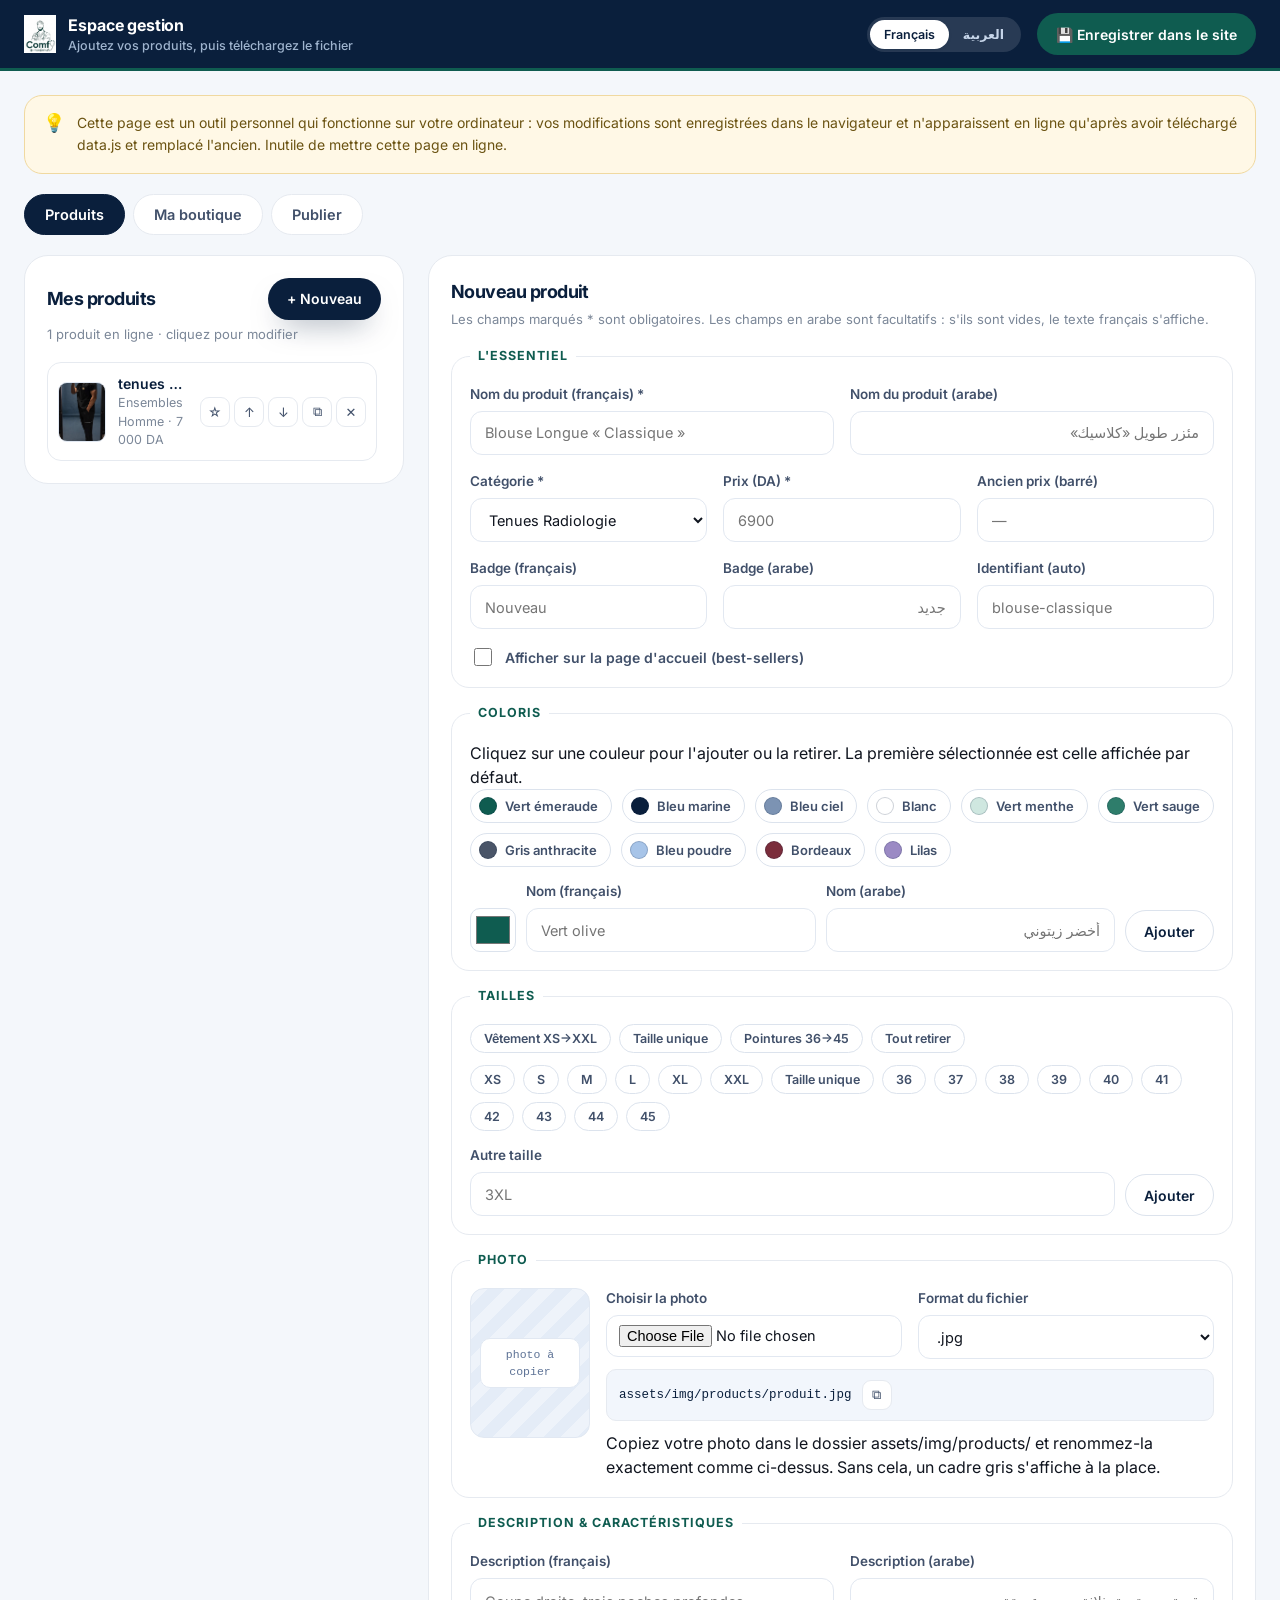
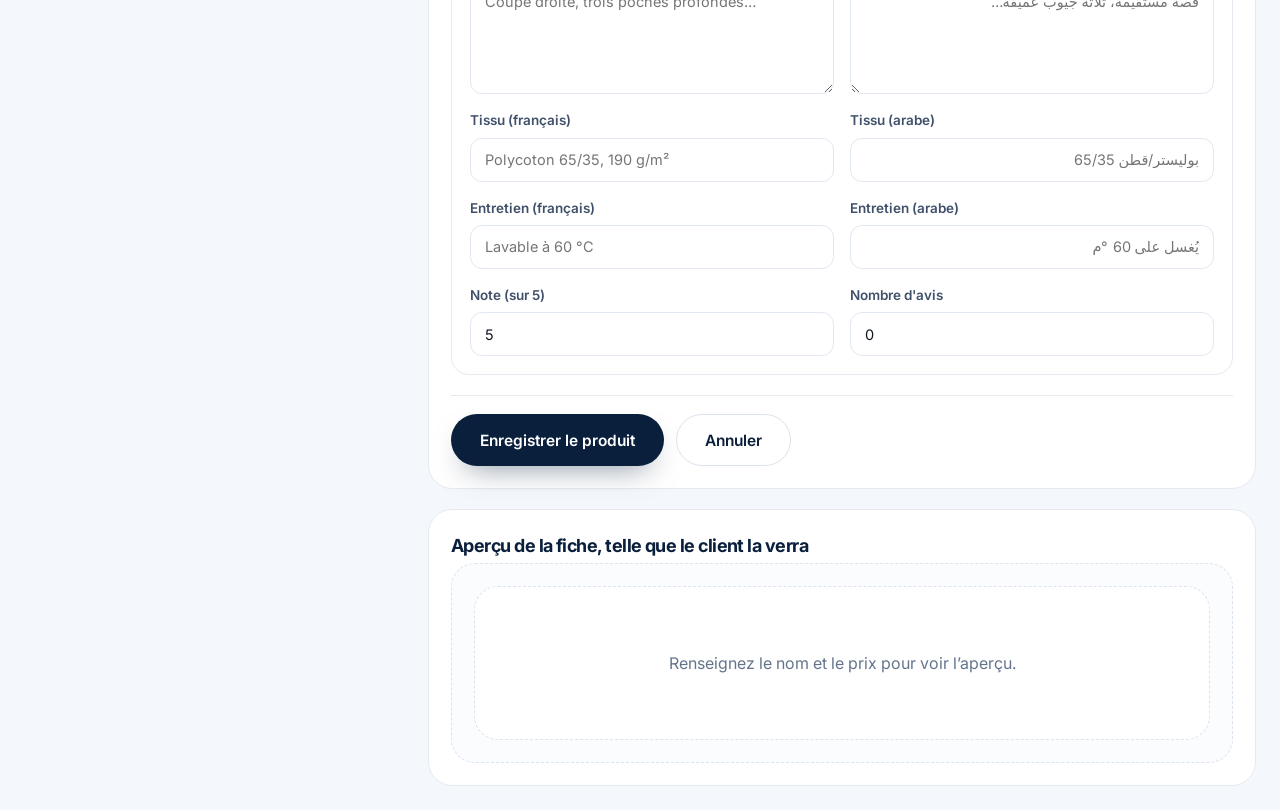
==== admin.html @ 8e3671c6 "Site COMFY UNIFORMS : boutique statique bilingue FR/AR Catalogue, panier persistant et commande What" ====
<!DOCTYPE html>
<html lang="fr" dir="ltr">
<head>
<meta charset="utf-8">
<meta name="viewport" content="width=device-width, initial-scale=1">
<title>Espace gestion — COMFY UNIFORMS</title>
<meta name="robots" content="noindex, nofollow">
<link rel="icon" href="assets/img/logo.png">
<link href="https://fonts.googleapis.com/css2?family=Inter:wght@300;400;500;600;700;800&display=swap" rel="stylesheet">
<link rel="stylesheet" href="assets/css/styles.css">
<link rel="stylesheet" href="assets/css/admin.css">
</head>
<body>

<div class="admin-bar">
  <div class="admin-bar-inner">
    <div class="brand">
      <img src="assets/img/logo.png" alt="" onerror="this.style.display='none'">
      <div>
        <b data-ar="مساحة الإدارة">Espace gestion</b>
        <span data-ar="أضف منتجاتك ثم نزّل الملف">Ajoutez vos produits, puis téléchargez le fichier</span>
      </div>
    </div>
    <div class="lang-switch">
      <button type="button" data-lang-btn="fr">Français</button>
      <button type="button" data-lang-btn="ar">العربية</button>
    </div>
    <button class="btn btn-accent btn-sm" type="button" id="btnExport" data-ar="💾 حفظ في الموقع">💾 Enregistrer dans le site</button>
  </div>
</div>

<div class="admin-wrap">

  <div class="notice">
    <span class="ico">💡</span>
    <span data-ar="هذه الصفحة أداة شخصية تشتغل على جهازك فقط: كل تعديل يُحفظ في المتصفح ولا يظهر على الموقع إلا بعد تنزيل ملف data.js ووضعه مكان القديم. لا داعي لرفع هذه الصفحة على الإنترنت.">Cette page est un outil personnel qui fonctionne sur votre ordinateur : vos modifications sont enregistrées dans le navigateur et n'apparaissent en ligne qu'après avoir téléchargé data.js et remplacé l'ancien. Inutile de mettre cette page en ligne.</span>
  </div>

  <div class="tabs">
    <button class="tab is-active" type="button" data-tab="produits" data-ar="المنتجات">Produits</button>
    <button class="tab" type="button" data-tab="boutique" data-ar="معلومات المتجر">Ma boutique</button>
    <button class="tab" type="button" data-tab="publier" data-ar="النشر">Publier</button>
  </div>

  <!-- ============ ONGLET PRODUITS ============ -->
  <section class="panel is-active" id="panel-produits">
    <div class="admin-grid">

      <div>
        <div class="card">
          <h2>
            <span data-ar="قائمة المنتجات">Mes produits</span>
            <button class="btn btn-primary btn-sm" type="button" id="btnNew" data-ar="+ منتج جديد">+ Nouveau</button>
          </h2>
          <div class="hint" id="listHint"></div>
          <div class="plist" id="plist"></div>
        </div>
      </div>

      <div>
        <div class="card">
          <h2 id="formTitle" data-ar="منتج جديد">Nouveau produit</h2>
          <div class="hint" data-ar="الحقول المؤشّرة بـ * إجبارية. الحقول العربية اختيارية — إذا تركتها فارغة يظهر النص الفرنسي.">Les champs marqués * sont obligatoires. Les champs en arabe sont facultatifs : s'ils sont vides, le texte français s'affiche.</div>

          <div id="formError" class="err" hidden></div>

          <form id="pform" class="form-rows" novalidate>

            <fieldset class="fieldset">
              <legend data-ar="الأساسيات">L'essentiel</legend>
              <div class="form-rows">
                <div class="row-2">
                  <label class="form-label">
                    <span data-ar="اسم المنتج (فرنسية) *">Nom du produit (français) *</span>
                    <input class="field" type="text" name="name" placeholder="Blouse Longue « Classique »">
                  </label>
                  <label class="form-label">
                    <span data-ar="اسم المنتج (عربية)">Nom du produit (arabe)</span>
                    <input class="field" type="text" name="name_ar" dir="rtl" placeholder="مئزر طويل «كلاسيك»">
                  </label>
                </div>
                <div class="row-3">
                  <label class="form-label">
                    <span data-ar="الفئة *">Catégorie *</span>
                    <select class="field" name="cat" id="catSelect"></select>
                  </label>
                  <label class="form-label">
                    <span data-ar="السعر (دج) *">Prix (DA) *</span>
                    <input class="field" type="number" name="price" min="0" step="50" placeholder="6900">
                  </label>
                  <label class="form-label">
                    <span data-ar="السعر القديم (مشطوب)">Ancien prix (barré)</span>
                    <input class="field" type="number" name="oldPrice" min="0" step="50" placeholder="—">
                  </label>
                </div>
                <div class="row-3">
                  <label class="form-label">
                    <span data-ar="الشارة (فرنسية)">Badge (français)</span>
                    <input class="field" type="text" name="tag" placeholder="Nouveau">
                  </label>
                  <label class="form-label">
                    <span data-ar="الشارة (عربية)">Badge (arabe)</span>
                    <input class="field" type="text" name="tag_ar" dir="rtl" placeholder="جديد">
                  </label>
                  <label class="form-label">
                    <span data-ar="المعرّف (يُنشأ تلقائياً)">Identifiant (auto)</span>
                    <input class="field" type="text" name="id" placeholder="blouse-classique">
                  </label>
                </div>
                <label class="check">
                  <input type="checkbox" name="featured">
                  <span data-ar="إظهاره في الصفحة الرئيسية (الأكثر مبيعاً)">Afficher sur la page d'accueil (best-sellers)</span>
                </label>
              </div>
            </fieldset>

            <fieldset class="fieldset">
              <legend data-ar="الألوان">Coloris</legend>
              <div class="hint" data-ar="اضغط على لون لإضافته أو حذفه. اللون الأول هو المعروض افتراضياً.">Cliquez sur une couleur pour l'ajouter ou la retirer. La première sélectionnée est celle affichée par défaut.</div>
              <div class="pal" id="palette"></div>
              <div class="custom-color">
                <input type="color" id="ccHex" value="#0F5C50" aria-label="Couleur">
                <label class="form-label" style="flex:1; min-width:150px;">
                  <span data-ar="اسم اللون (فرنسية)">Nom (français)</span>
                  <input class="field" type="text" id="ccName" placeholder="Vert olive">
                </label>
                <label class="form-label" style="flex:1; min-width:150px;">
                  <span data-ar="اسم اللون (عربية)">Nom (arabe)</span>
                  <input class="field" type="text" id="ccNameAr" dir="rtl" placeholder="أخضر زيتوني">
                </label>
                <button class="btn btn-ghost btn-sm" type="button" id="ccAdd" data-ar="أضف اللون">Ajouter</button>
              </div>
            </fieldset>

            <fieldset class="fieldset">
              <legend data-ar="المقاسات">Tailles</legend>
              <div class="size-presets" id="sizePresets"></div>
              <div class="size-presets" id="sizeChips"></div>
              <div class="custom-color">
                <label class="form-label" style="flex:1; min-width:180px;">
                  <span data-ar="مقاس آخر">Autre taille</span>
                  <input class="field" type="text" id="csName" placeholder="3XL">
                </label>
                <button class="btn btn-ghost btn-sm" type="button" id="csAdd" data-ar="أضف المقاس">Ajouter</button>
              </div>
            </fieldset>

            <fieldset class="fieldset">
              <legend data-ar="الصورة">Photo</legend>
              <div class="photo-box">
                <span class="media" id="photoPreview">
                  <span class="media-label" data-ar="لا صورة بعد">pas encore de photo</span>
                </span>
                <div>
                  <div class="row-2">
                    <label class="form-label">
                      <span data-ar="اختر الصورة من جهازك">Choisir la photo</span>
                      <input class="field" type="file" id="photoFile" accept="image/*" style="height:auto; padding:9px 12px;">
                    </label>
                    <label class="form-label">
                      <span data-ar="نوع الملف">Format du fichier</span>
                      <select class="field" id="photoExt">
                        <option value="jpg">.jpg</option>
                        <option value="png">.png</option>
                        <option value="webp">.webp</option>
                      </select>
                    </label>
                  </div>
                  <div class="filename">
                    <span id="photoPath">assets/img/products/…</span>
                    <button class="icon-btn" type="button" id="copyPath" title="Copier">⧉</button>
                  </div>
                  <div class="hint" data-ar="انسخ صورتك إلى مجلد assets/img/products/ وأعد تسميتها بالاسم أعلاه بالضبط. بدون ذلك يظهر إطار رمادي مكان الصورة.">Copiez votre photo dans le dossier assets/img/products/ et renommez-la exactement comme ci-dessus. Sans cela, un cadre gris s'affiche à la place.</div>
                </div>
              </div>
            </fieldset>

            <fieldset class="fieldset">
              <legend data-ar="الوصف والخصائص">Description &amp; caractéristiques</legend>
              <div class="form-rows">
                <div class="row-2">
                  <label class="form-label">
                    <span data-ar="الوصف (فرنسية)">Description (français)</span>
                    <textarea class="field" name="desc" rows="4" placeholder="Coupe droite, trois poches profondes…"></textarea>
                  </label>
                  <label class="form-label">
                    <span data-ar="الوصف (عربية)">Description (arabe)</span>
                    <textarea class="field" name="desc_ar" rows="4" dir="rtl" placeholder="قصة مستقيمة، ثلاثة جيوب عميقة…"></textarea>
                  </label>
                </div>
                <div class="row-2">
                  <label class="form-label">
                    <span data-ar="القماش (فرنسية)">Tissu (français)</span>
                    <input class="field" type="text" name="fabric" placeholder="Polycoton 65/35, 190 g/m²">
                  </label>
                  <label class="form-label">
                    <span data-ar="القماش (عربية)">Tissu (arabe)</span>
                    <input class="field" type="text" name="fabric_ar" dir="rtl" placeholder="بوليستر/قطن 65/35">
                  </label>
                </div>
                <div class="row-2">
                  <label class="form-label">
                    <span data-ar="العناية (فرنسية)">Entretien (français)</span>
                    <input class="field" type="text" name="care" placeholder="Lavable à 60 °C">
                  </label>
                  <label class="form-label">
                    <span data-ar="العناية (عربية)">Entretien (arabe)</span>
                    <input class="field" type="text" name="care_ar" dir="rtl" placeholder="يُغسل على 60 °م">
                  </label>
                </div>
                <div class="row-2">
                  <label class="form-label">
                    <span data-ar="التقييم (من 5)">Note (sur 5)</span>
                    <input class="field" type="number" name="rating" min="0" max="5" step="0.1" placeholder="4.8">
                  </label>
                  <label class="form-label">
                    <span data-ar="عدد التقييمات">Nombre d'avis</span>
                    <input class="field" type="number" name="reviews" min="0" step="1" placeholder="24">
                  </label>
                </div>
              </div>
            </fieldset>

            <div class="form-actions">
              <button class="btn btn-primary" type="submit" id="btnSave" data-ar="حفظ المنتج">Enregistrer le produit</button>
              <button class="btn btn-ghost" type="button" id="btnCancel" data-ar="إلغاء">Annuler</button>
            </div>
          </form>
        </div>

        <div class="card">
          <h2 data-ar="معاينة البطاقة كما ستظهر للزبون">Aperçu de la fiche, telle que le client la verra</h2>
          <div class="preview-box" id="preview"></div>
        </div>
      </div>

    </div>
  </section>

  <!-- ============ ONGLET BOUTIQUE ============ -->
  <section class="panel" id="panel-boutique">
    <div class="card" style="max-width:760px;">
      <h2 data-ar="معلومات المتجر">Coordonnées de la boutique</h2>
      <div class="hint" data-ar="هذه المعلومات تظهر في كل صفحات الموقع وتُستعمل لإرسال الطلبات.">Ces informations apparaissent sur tout le site et servent à recevoir les commandes.</div>

      <form id="sform" class="form-rows" novalidate>
        <div class="row-2">
          <label class="form-label">
            <span data-ar="اسم المتجر">Nom de la boutique</span>
            <input class="field" type="text" name="name">
          </label>
          <label class="form-label">
            <span data-ar="رقم الواتساب (مثال: 0773 74 73 89)">Numéro WhatsApp (ex. 0773 74 73 89)</span>
            <input class="field" type="tel" name="phoneDisplay">
          </label>
        </div>
        <div class="hint" id="waHint"></div>
        <div class="row-2">
          <label class="form-label">
            <span data-ar="البريد الإلكتروني">Email</span>
            <input class="field" type="email" name="email">
          </label>
          <label class="form-label">
            <span data-ar="صفحة فيسبوك">Page Facebook</span>
            <input class="field" type="url" name="facebook">
          </label>
        </div>
        <div class="row-2">
          <label class="form-label">
            <span data-ar="حساب إنستغرام">Compte Instagram</span>
            <input class="field" type="url" name="instagram">
          </label>
          <label class="form-label">
            <span data-ar="سعر التوصيل (دج)">Frais de livraison (DA)</span>
            <input class="field" type="number" name="deliveryFee" min="0" step="50">
          </label>
        </div>
        <label class="form-label" style="max-width:360px;">
          <span data-ar="التوصيل مجاني ابتداءً من (دج) — 0 يعني أبداً">Livraison offerte à partir de (DA) — 0 = jamais</span>
          <input class="field" type="number" name="freeDeliveryFrom" min="0" step="500">
        </label>
        <div class="form-actions">
          <button class="btn btn-primary" type="submit" data-ar="حفظ المعلومات">Enregistrer</button>
        </div>
      </form>
    </div>
  </section>

  <!-- ============ ONGLET PUBLIER ============ -->
  <section class="panel" id="panel-publier">
    <div class="card" style="max-width:820px;">
      <h2 data-ar="نشر التعديلات على الموقع">Publier vos modifications</h2>
      <div class="stat-row" style="margin:18px 0 24px;">
        <div class="stat"><b id="statProducts">0</b><span data-ar="منتج">produits</span></div>
        <div class="stat"><b id="statFeatured">0</b><span data-ar="في الصفحة الرئيسية">en page d'accueil</span></div>
        <div class="stat"><b id="statPhotos">0</b><span data-ar="صورة ناقصة">photos manquantes</span></div>
      </div>

      <ol class="steps" id="publishSteps"></ol>

      <div class="notice" style="margin:26px 0 0;">
        <span class="ico">📸</span>
        <span id="missingPhotos"></span>
      </div>

      <div class="form-actions" style="margin-top:22px;">
        <button class="btn btn-accent" type="button" id="btnExport2" data-ar="💾 حفظ في الموقع">💾 Enregistrer dans le site</button>
        <button class="btn btn-ghost" type="button" id="btnDownload" data-ar="⬇ تنزيل الملف">⬇ Télécharger le fichier</button>
        <button class="btn btn-ghost" type="button" id="btnCopy" data-ar="📋 نسخ المحتوى">📋 Copier le contenu</button>
      </div>

      <div class="notice" style="margin-top:22px;">
        <span class="ico">🔧</span>
        <span data-ar="«حفظ في الموقع» هو الأسهل: تختار ملف data.js الموجود ويُستبدل مباشرة. إذا لم يشتغل عند صديقك، «تنزيل الملف» يعمل دائماً — لكن كروم يعرض تحذيراً على ملفات .js، يكفي الضغط على «Conserver». والحل الأخير «نسخ المحتوى»: يفتح data.js بالمفكرة، Ctrl+A ثم Ctrl+V ثم حفظ.">
« Enregistrer dans le site » est le plus simple : vous choisissez le fichier data.js existant, il est remplacé directement. Si cela ne marche pas, « Télécharger » fonctionne toujours — Chrome affiche un avertissement sur les fichiers .js, cliquez simplement sur « Conserver ». En dernier recours, « Copier le contenu » : ouvrez data.js avec le Bloc-notes, Ctrl+A puis Ctrl+V, puis enregistrez.</span>
      </div>

      <div class="form-actions" style="margin-top:18px;">
        <button class="btn btn-ghost btn-sm" type="button" id="btnReset" data-ar="إلغاء كل التعديلات غير المنشورة">Annuler toutes mes modifications</button>
      </div>
    </div>
  </section>

</div>

<script src="assets/js/data.js"></script>
<script src="assets/js/cart.js"></script>
<script src="assets/js/app.js"></script>
<script src="assets/js/ui.js"></script>
<script src="assets/js/admin.js"></script>
</body>
</html>
---- assets/css/styles.css ----
/* ==========================================================================
   COMFY UNIFORMS — feuille de style principale
   Tenues médicales premium — Algérie
   ========================================================================== */

:root {
  --accent: #0F5C50;
  --accent-soft: #E6F2EF;
  --accent-dark: #0C4C42;
  --navy: #0A1F3C;
  --navy-hover: #12305A;
  --bg: #FBFCFE;
  --surface: #FFFFFF;
  --line: #E6EAF0;
  --line-strong: #DCE3ED;
  --ink: #10151F;
  --muted: #64748B;
  --muted-2: #7B8798;
  --slate: #41506A;
  --star: #F0A500;
  --whatsapp: #25D366;
  --danger: #C4342B;
  --radius-sm: 12px;
  --radius: 18px;
  --radius-lg: 24px;
  --shadow-card: 0 30px 50px -28px rgba(10, 31, 60, .4);
  --shadow-soft: 0 20px 40px -30px rgba(10, 31, 60, .45);
  --maxw: 1240px;
}

* { box-sizing: border-box; }

html {
  scroll-behavior: smooth;
  scroll-padding-top: 90px;
}

body {
  margin: 0;
  background: var(--bg);
  color: var(--ink);
  font-family: Inter, "Segoe UI", system-ui, -apple-system, Helvetica, Arial, sans-serif;
  -webkit-font-smoothing: antialiased;
  font-size: 16px;
  line-height: 1.5;
}

html[dir="rtl"] body {
  font-family: "Segoe UI", Tahoma, "Noto Naskh Arabic", Inter, system-ui, Arial, sans-serif;
}

img { max-width: 100%; display: block; }
a { color: var(--accent); text-decoration: none; transition: color .2s ease; }
a:hover { color: var(--navy); }
h1, h2, h3, h4 { color: var(--navy); letter-spacing: -.03em; margin: 0; }
p { margin: 0; }
button, input, textarea, select { font-family: inherit; font-size: inherit; }

:focus-visible {
  outline: 2px solid var(--accent);
  outline-offset: 2px;
  border-radius: 6px;
}

.wrap { max-width: var(--maxw); margin: 0 auto; padding-inline: 24px; }
.section { padding-top: 96px; }
.sr-only {
  position: absolute; width: 1px; height: 1px; padding: 0; margin: -1px;
  overflow: hidden; clip: rect(0 0 0 0); white-space: nowrap; border: 0;
}

/* --------------------------------------------------------------------------
   Boutons
   -------------------------------------------------------------------------- */

.btn {
  display: inline-flex;
  align-items: center;
  justify-content: center;
  gap: 10px;
  height: 52px;
  padding: 0 28px;
  border: 1px solid transparent;
  border-radius: 999px;
  font-size: 15.5px;
  font-weight: 600;
  cursor: pointer;
  transition: transform .2s ease, background .2s ease, border-color .2s ease, color .2s ease;
  white-space: nowrap;
}
.btn:hover { transform: translateY(-2px); }
.btn:active { transform: translateY(0); }
.btn:disabled { opacity: .55; cursor: not-allowed; transform: none; }

.btn-primary { background: var(--navy); color: #fff; box-shadow: 0 14px 30px -14px rgba(10, 31, 60, .55); }
.btn-primary:hover { background: var(--navy-hover); color: #fff; }

.btn-accent { background: var(--accent); color: #fff; }
.btn-accent:hover { background: var(--accent-dark); color: #fff; }

.btn-ghost { background: var(--surface); border-color: var(--line-strong); color: var(--navy); }
.btn-ghost:hover { border-color: var(--accent); color: var(--navy); }

.btn-wa { background: var(--whatsapp); color: #fff; box-shadow: 0 14px 30px -16px rgba(37, 211, 102, .8); }
.btn-wa:hover { background: #1FBA5A; color: #fff; }

.btn-sm { height: 42px; padding: 0 18px; font-size: 14px; }
.btn-block { width: 100%; }

/* --------------------------------------------------------------------------
   En-tête
   -------------------------------------------------------------------------- */

.site-header {
  position: sticky;
  top: 0;
  z-index: 60;
  background: rgba(255, 255, 255, .85);
  backdrop-filter: saturate(180%) blur(18px);
  border-bottom: 1px solid #EDF1F6;
}
.header-inner {
  max-width: var(--maxw);
  margin: 0 auto;
  padding-inline: 24px;
  height: 74px;
  display: flex;
  align-items: center;
  gap: 26px;
}
.logo { display: flex; align-items: center; gap: 10px; color: var(--navy); }
.logo img { height: 52px; width: auto; mix-blend-mode: multiply; }
.logo-text { font-size: 16px; font-weight: 700; letter-spacing: -.02em; }

.main-nav {
  display: flex;
  gap: 24px;
  margin-inline-start: auto;
  align-items: center;
  font-size: 14.5px;
  font-weight: 500;
}
.main-nav a { color: var(--slate); position: relative; padding: 4px 0; }
.main-nav a:hover { color: var(--navy); }
.main-nav a.is-active { color: var(--navy); font-weight: 600; }
.main-nav a.is-active::after {
  content: "";
  position: absolute;
  inset-inline: 0;
  bottom: -2px;
  height: 2px;
  border-radius: 2px;
  background: var(--accent);
}

.header-actions { display: flex; align-items: center; gap: 12px; }

.lang-switch {
  display: flex;
  padding: 3px;
  background: #F1F4F9;
  border-radius: 999px;
  font-size: 12.5px;
  font-weight: 600;
}
.lang-switch button {
  padding: 7px 14px;
  border: none;
  border-radius: 999px;
  background: transparent;
  color: #65748C;
  font-weight: 600;
  cursor: pointer;
  transition: background .2s ease, color .2s ease;
}
.lang-switch button.is-active {
  background: #fff;
  color: var(--navy);
  box-shadow: 0 1px 3px rgba(10, 31, 60, .15);
}

.cart-link {
  display: flex;
  align-items: center;
  gap: 8px;
  height: 42px;
  padding: 0 16px;
  border-radius: 999px;
  background: var(--navy);
  color: #fff;
  font-size: 14px;
  font-weight: 600;
  transition: background .2s ease;
}
.cart-link:hover { background: var(--navy-hover); color: #fff; }
.cart-count {
  min-width: 22px;
  height: 22px;
  padding: 0 6px;
  border-radius: 999px;
  background: var(--accent);
  display: inline-flex;
  align-items: center;
  justify-content: center;
  font-size: 12px;
  font-variant-numeric: tabular-nums;
}
.cart-count.bump { animation: bump .4s cubic-bezier(.2, .9, .3, 1.4); }
@keyframes bump { 0% { transform: scale(1); } 45% { transform: scale(1.35); } 100% { transform: scale(1); } }

.burger {
  display: none;
  width: 42px;
  height: 42px;
  border: 1px solid var(--line);
  border-radius: 12px;
  background: #fff;
  cursor: pointer;
  padding: 0;
  align-items: center;
  justify-content: center;
  flex-direction: column;
  gap: 4px;
}
.burger span { display: block; width: 17px; height: 2px; border-radius: 2px; background: var(--navy); }

/* --------------------------------------------------------------------------
   Titres de section
   -------------------------------------------------------------------------- */

.eyebrow {
  font-size: 13px;
  font-weight: 700;
  letter-spacing: .14em;
  text-transform: uppercase;
  color: var(--accent);
  margin-bottom: 12px;
}
html[dir="rtl"] .eyebrow { letter-spacing: 0; }

.section-head { margin-bottom: 36px; }
.section-head h2 { font-size: 40px; font-weight: 700; }
.section-head p { margin-top: 12px; color: var(--muted); font-size: 16px; max-width: 560px; }
.section-head-row {
  display: flex;
  align-items: flex-end;
  justify-content: space-between;
  gap: 24px;
  flex-wrap: wrap;
}

/* --------------------------------------------------------------------------
   Héro
   -------------------------------------------------------------------------- */

.hero { background: #fff; border-bottom: 1px solid #EDF1F6; }
.hero-inner {
  max-width: var(--maxw);
  margin: 0 auto;
  padding: 80px 24px 72px;
  display: grid;
  grid-template-columns: 1.05fr .95fr;
  gap: 64px;
  align-items: center;
}
.badge-pill {
  display: inline-flex;
  align-items: center;
  gap: 8px;
  padding: 7px 14px;
  border-radius: 999px;
  background: var(--accent-soft);
  color: #0C5348;
  font-size: 13px;
  font-weight: 600;
  margin-bottom: 26px;
}
.badge-pill .dot { width: 6px; height: 6px; border-radius: 999px; background: var(--accent); }
.hero h1 { font-size: 60px; line-height: 1.04; font-weight: 700; margin-bottom: 22px; text-wrap: balance; }
.hero-lead { font-size: 19px; line-height: 1.6; color: #54627A; max-width: 520px; margin-bottom: 34px; text-wrap: pretty; }
.hero-cta { display: flex; gap: 14px; flex-wrap: wrap; margin-bottom: 40px; }
.hero-points { display: flex; gap: 26px; flex-wrap: wrap; font-size: 14.5px; color: var(--slate); font-weight: 500; }
.hero-points span { display: flex; align-items: center; gap: 8px; }
.hero-points .tick { color: var(--accent); font-weight: 700; }

.hero-media { position: relative; }
.hero-media .media { aspect-ratio: 4 / 5; border-radius: 28px; box-shadow: 0 40px 80px -40px rgba(10, 31, 60, .35); }
.hero-stat {
  position: absolute;
  bottom: -26px;
  inset-inline-start: -30px;
  background: #fff;
  border: 1px solid var(--line);
  border-radius: 20px;
  padding: 18px 22px;
  box-shadow: 0 24px 50px -24px rgba(10, 31, 60, .35);
}
.hero-stat b { display: block; font-size: 26px; font-weight: 700; color: var(--navy); letter-spacing: -.02em; }
.hero-stat span { font-size: 13px; color: var(--muted); }

/* --------------------------------------------------------------------------
   Média / images avec repli
   -------------------------------------------------------------------------- */

.media {
  position: relative;
  overflow: hidden;
  background: repeating-linear-gradient(135deg, #EEF3FA 0 12px, #E4ECF7 12px 24px);
  border: 1px solid #E1E8F2;
  display: flex;
  align-items: center;
  justify-content: center;
}
.media img { width: 100%; height: 100%; object-fit: cover; }
.media img[hidden] { display: none; }
.media .media-label {
  font-family: ui-monospace, Menlo, Consolas, monospace;
  font-size: 11.5px;
  color: #5E7396;
  background: #fff;
  padding: 7px 11px;
  border-radius: 10px;
  border: 1px solid #E1E8F2;
  text-align: center;
  max-width: 85%;
}

/* --------------------------------------------------------------------------
   Catégories
   -------------------------------------------------------------------------- */

.cat-grid { display: grid; grid-template-columns: repeat(5, 1fr); gap: 20px; }
.cat-card {
  display: block;
  background: #fff;
  border: 1px solid var(--line);
  border-radius: 22px;
  overflow: hidden;
  color: inherit;
  transition: transform .25s ease, box-shadow .25s ease;
}
.cat-card:hover { transform: translateY(-6px); box-shadow: var(--shadow-card); color: inherit; }
.cat-card .media { aspect-ratio: 3 / 4; border: none; border-radius: 0; }
.cat-card .body { padding: 16px 18px 18px; }
.cat-card .name { font-size: 16px; font-weight: 600; color: var(--navy); }
.cat-card .count { font-size: 13px; color: var(--muted-2); margin-top: 4px; }

/* --------------------------------------------------------------------------
   Cartes produit
   -------------------------------------------------------------------------- */

.product-grid { display: grid; grid-template-columns: repeat(3, 1fr); gap: 24px; }
.product-grid.cols-4 { grid-template-columns: repeat(4, 1fr); gap: 20px; }

.product-card {
  background: #fff;
  border: 1px solid var(--line);
  border-radius: var(--radius-lg);
  overflow: hidden;
  display: flex;
  flex-direction: column;
  transition: transform .25s ease, box-shadow .25s ease;
}
.product-card:hover { transform: translateY(-6px); box-shadow: 0 34px 60px -32px rgba(10, 31, 60, .42); }
.product-card .shot { display: block; position: relative; aspect-ratio: 4 / 3; border: none; border-radius: 0; }
.product-card .body { padding: 20px 20px 22px; display: flex; flex-direction: column; gap: 14px; flex: 1; }
.product-card .head { display: flex; justify-content: space-between; gap: 12px; align-items: flex-start; }
.product-card h3 { font-size: 17px; font-weight: 600; letter-spacing: -.01em; margin-bottom: 4px; }
.product-card h3 a { color: var(--navy); }
.product-card h3 a:hover { color: var(--accent); }
.product-card .cat { font-size: 13px; color: var(--muted-2); }
.product-card .price-col { text-align: end; }
.price { font-size: 17px; font-weight: 700; color: var(--navy); white-space: nowrap; }
.rating { font-size: 12px; color: var(--star); white-space: nowrap; }
.rating span { color: #9AA6B6; }

.tag {
  position: absolute;
  top: 14px;
  inset-inline-start: 14px;
  background: #fff;
  border: 1px solid var(--line);
  border-radius: 999px;
  padding: 5px 11px;
  font-size: 11.5px;
  font-weight: 600;
  color: var(--navy);
}

.swatches { display: flex; align-items: center; gap: 8px; flex-wrap: wrap; }
.swatch {
  width: 20px;
  height: 20px;
  border-radius: 999px;
  border: 1px solid rgba(10, 31, 60, .18);
  display: block;
  padding: 0;
  cursor: pointer;
  transition: transform .18s ease, box-shadow .18s ease;
}
.swatch:hover { transform: scale(1.12); }
.swatch.is-active { box-shadow: 0 0 0 2px #fff, 0 0 0 4px var(--navy); }
.swatch-label { font-size: 12.5px; color: #8B96A6; margin-inline-start: 4px; }

.size-row { display: flex; gap: 6px; flex-wrap: wrap; }
.size-chip {
  min-width: 34px;
  text-align: center;
  padding: 5px 8px;
  border: 1px solid #E2E8F1;
  border-radius: 9px;
  font-size: 11.5px;
  font-weight: 600;
  color: #45536B;
  background: #fff;
  cursor: pointer;
  transition: all .16s ease;
}
.size-chip:hover { border-color: var(--accent); color: var(--navy); }
.size-chip.is-active { background: var(--navy); border-color: var(--navy); color: #fff; }

.size-row.needs-pick { animation: shake .4s ease; }
.size-row.needs-pick .size-chip { border-color: var(--danger); }
@keyframes shake {
  0%, 100% { transform: translateX(0); }
  25% { transform: translateX(-5px); }
  75% { transform: translateX(5px); }
}

.card-add {
  margin-top: auto;
  height: 46px;
  border: none;
  border-radius: 999px;
  background: #F2F6FC;
  color: var(--navy);
  font-size: 14.5px;
  font-weight: 600;
  cursor: pointer;
  transition: background .2s ease, color .2s ease;
}
.card-add:hover { background: var(--navy); color: #fff; }
.card-add.is-done { background: var(--accent); color: #fff; }

/* --------------------------------------------------------------------------
   Filtres (page produits)
   -------------------------------------------------------------------------- */

.filters {
  display: flex;
  gap: 16px;
  align-items: center;
  flex-wrap: wrap;
  margin-bottom: 28px;
  padding: 18px;
  background: #fff;
  border: 1px solid var(--line);
  border-radius: var(--radius);
}
.chips { display: flex; gap: 8px; flex-wrap: wrap; }
.chip {
  padding: 9px 16px;
  border: 1px solid var(--line-strong);
  border-radius: 999px;
  background: #fff;
  color: var(--slate);
  font-size: 13.5px;
  font-weight: 600;
  cursor: pointer;
  transition: background .2s ease, color .2s ease, border-color .2s ease;
}
.chip:hover { border-color: var(--accent); color: var(--navy); }
.chip.is-active { background: var(--navy); border-color: var(--navy); color: #fff; }

.field {
  height: 44px;
  border: 1px solid #E2E8F1;
  border-radius: var(--radius-sm);
  padding: 0 14px;
  font-size: 14.5px;
  color: var(--ink);
  background: #fff;
  outline: none;
  width: 100%;
  transition: border-color .2s ease;
}
.field:focus { border-color: var(--accent); }
textarea.field { height: auto; padding: 12px 14px; resize: vertical; line-height: 1.55; }

.search-box { position: relative; min-width: 240px; flex: 1; }
.results-count { font-size: 14px; color: var(--muted); margin-inline-start: auto; white-space: nowrap; }

.empty-state {
  grid-column: 1 / -1;
  text-align: center;
  padding: 64px 24px;
  color: var(--muted);
  background: #fff;
  border: 1px dashed var(--line-strong);
  border-radius: var(--radius-lg);
}

/* --------------------------------------------------------------------------
   Fiche produit
   -------------------------------------------------------------------------- */

.breadcrumb { font-size: 13.5px; color: var(--muted-2); padding-top: 28px; display: flex; gap: 8px; flex-wrap: wrap; }
.breadcrumb a { color: var(--muted-2); }
.breadcrumb a:hover { color: var(--navy); }

.pdp { display: grid; grid-template-columns: 1fr 1fr; gap: 56px; align-items: start; padding-top: 32px; }
.pdp-gallery { display: flex; flex-direction: column; gap: 14px; }
.pdp-gallery .media-main { aspect-ratio: 4 / 5; border-radius: var(--radius-lg); }
.pdp-thumbs { display: grid; grid-template-columns: repeat(4, 1fr); gap: 12px; }
.pdp-thumbs .media {
  aspect-ratio: 1 / 1;
  border-radius: 14px;
  cursor: pointer;
  padding: 0;
  transition: border-color .2s ease;
}
.pdp-thumbs .media.is-active { border-color: var(--accent); border-width: 2px; }

.pdp-info h1 { font-size: 36px; font-weight: 700; margin-bottom: 12px; text-wrap: balance; }
.pdp-price { font-size: 30px; font-weight: 700; color: var(--navy); }
.pdp-meta { display: flex; align-items: center; gap: 14px; flex-wrap: wrap; margin-bottom: 22px; }
.pdp-desc { font-size: 16px; line-height: 1.7; color: var(--muted); margin-bottom: 28px; text-wrap: pretty; }

.opt-group { margin-bottom: 24px; }
.opt-label {
  display: flex;
  justify-content: space-between;
  align-items: baseline;
  gap: 12px;
  font-size: 13.5px;
  font-weight: 700;
  color: var(--slate);
  margin-bottom: 10px;
}
.opt-label .picked { font-weight: 500; color: var(--muted-2); }

.opt-colors { display: flex; gap: 10px; flex-wrap: wrap; }
.opt-color {
  width: 40px;
  height: 40px;
  border-radius: 999px;
  border: 2px solid transparent;
  box-shadow: inset 0 0 0 1px rgba(10, 31, 60, .18);
  cursor: pointer;
  padding: 0;
  transition: border-color .2s ease, transform .2s ease;
}
.opt-color:hover { transform: scale(1.06); }
.opt-color.is-active { border-color: var(--navy); }

.opt-sizes { display: flex; gap: 8px; flex-wrap: wrap; }
.opt-size {
  min-width: 52px;
  height: 44px;
  padding: 0 12px;
  border: 1px solid var(--line-strong);
  border-radius: var(--radius-sm);
  background: #fff;
  font-size: 14px;
  font-weight: 600;
  color: var(--slate);
  cursor: pointer;
  transition: all .18s ease;
}
.opt-size:hover { border-color: var(--accent); }
.opt-size.is-active { background: var(--navy); border-color: var(--navy); color: #fff; }

.qty {
  display: inline-flex;
  align-items: center;
  border: 1px solid var(--line-strong);
  border-radius: 999px;
  overflow: hidden;
  background: #fff;
}
.qty button {
  width: 42px;
  height: 46px;
  border: none;
  background: transparent;
  font-size: 18px;
  color: var(--navy);
  cursor: pointer;
  transition: background .15s ease;
}
.qty button:hover { background: #F2F6FC; }
.qty input {
  width: 48px;
  height: 46px;
  border: none;
  text-align: center;
  font-size: 15px;
  font-weight: 600;
  color: var(--navy);
  outline: none;
  background: transparent;
  -moz-appearance: textfield;
}
.qty input::-webkit-outer-spin-button,
.qty input::-webkit-inner-spin-button { -webkit-appearance: none; margin: 0; }

.pdp-actions { display: flex; gap: 12px; flex-wrap: wrap; align-items: center; margin-bottom: 26px; }
.pdp-actions .btn { flex: 1; min-width: 180px; }

.pdp-assurance {
  display: grid;
  gap: 12px;
  padding: 20px;
  background: #fff;
  border: 1px solid var(--line);
  border-radius: var(--radius);
  font-size: 14px;
  color: var(--slate);
}
.pdp-assurance div { display: flex; gap: 10px; align-items: flex-start; }
.pdp-assurance .tick { color: var(--accent); font-weight: 700; }

.spec-table { width: 100%; border-collapse: collapse; font-size: 14.5px; }
.spec-table th, .spec-table td { text-align: start; padding: 13px 4px; border-bottom: 1px solid var(--line); vertical-align: top; }
.spec-table th { color: var(--slate); font-weight: 600; width: 40%; }
.spec-table td { color: var(--muted); }
.spec-table tr:last-child th, .spec-table tr:last-child td { border-bottom: none; }

/* --------------------------------------------------------------------------
   Panier
   -------------------------------------------------------------------------- */

.cart-layout { display: grid; grid-template-columns: 1.55fr 1fr; gap: 32px; align-items: start; padding-top: 32px; }

.cart-items { display: flex; flex-direction: column; gap: 14px; }
.cart-row {
  display: grid;
  grid-template-columns: 104px 1fr auto;
  gap: 18px;
  background: #fff;
  border: 1px solid var(--line);
  border-radius: var(--radius);
  padding: 16px;
  align-items: center;
}
.cart-row .media { width: 104px; aspect-ratio: 4 / 5; border-radius: 14px; }
.cart-row .name { font-size: 16px; font-weight: 600; color: var(--navy); }
.cart-row .name a { color: inherit; }
.cart-row .name a:hover { color: var(--accent); }
.cart-row .opts { font-size: 13.5px; color: var(--muted-2); margin-top: 5px; display: flex; gap: 12px; flex-wrap: wrap; align-items: center; }
.cart-row .opts .dotcol { width: 12px; height: 12px; border-radius: 999px; border: 1px solid rgba(10,31,60,.2); display: inline-block; vertical-align: -1px; margin-inline-end: 5px; }
.cart-row .row-bottom { margin-top: 12px; display: flex; align-items: center; gap: 14px; flex-wrap: wrap; }
.cart-row .line-total { text-align: end; font-size: 17px; font-weight: 700; color: var(--navy); white-space: nowrap; }

.link-danger {
  background: none;
  border: none;
  padding: 0;
  color: var(--muted-2);
  font-size: 13.5px;
  font-weight: 600;
  cursor: pointer;
  transition: color .2s ease;
}
.link-danger:hover { color: var(--danger); }

.summary {
  position: sticky;
  top: 96px;
  background: #fff;
  border: 1px solid var(--line);
  border-radius: var(--radius-lg);
  padding: 28px;
  box-shadow: var(--shadow-soft);
}
.summary h2 { font-size: 21px; font-weight: 700; margin-bottom: 20px; }
.sum-line { display: flex; justify-content: space-between; gap: 12px; font-size: 14.5px; color: var(--slate); padding: 9px 0; }
.sum-line .val { font-weight: 600; color: var(--navy); }
.sum-line.total {
  border-top: 1px solid var(--line);
  margin-top: 10px;
  padding-top: 16px;
  font-size: 18px;
  font-weight: 700;
  color: var(--navy);
}
.sum-note { font-size: 12.5px; color: var(--muted-2); line-height: 1.6; margin-top: 14px; }

.checkout-form { display: flex; flex-direction: column; gap: 14px; margin-top: 22px; }
.form-label { display: flex; flex-direction: column; gap: 7px; font-size: 13.5px; font-weight: 600; color: var(--slate); }
.form-grid-2 { display: grid; grid-template-columns: 1fr 1fr; gap: 14px; }
.field-error { border-color: var(--danger) !important; }
.error-msg { font-size: 12.5px; color: var(--danger); font-weight: 500; }

.cart-empty {
  text-align: center;
  background: #fff;
  border: 1px solid var(--line);
  border-radius: var(--radius-lg);
  padding: 72px 28px;
}
.cart-empty .icon { font-size: 42px; margin-bottom: 16px; }
.cart-empty h2 { font-size: 24px; margin-bottom: 10px; }
.cart-empty p { color: var(--muted); margin-bottom: 26px; }

/* --------------------------------------------------------------------------
   Pourquoi nous / témoignages / FAQ
   -------------------------------------------------------------------------- */

.feature-grid { display: grid; grid-template-columns: repeat(3, 1fr); gap: 20px; }
.feature {
  background: #fff;
  border: 1px solid var(--line);
  border-radius: 22px;
  padding: 28px;
}
.feature .ico {
  width: 44px; height: 44px;
  border-radius: 14px;
  background: var(--accent-soft);
  display: flex; align-items: center; justify-content: center;
  color: var(--accent);
  font-size: 19px; font-weight: 700;
  margin-bottom: 18px;
}
.feature h3 { font-size: 18px; font-weight: 600; margin-bottom: 8px; }
.feature p { font-size: 14.5px; line-height: 1.6; color: var(--muted); }

.quote-grid { display: grid; grid-template-columns: repeat(3, 1fr); gap: 20px; }
.quote {
  margin: 0;
  background: #fff;
  border: 1px solid var(--line);
  border-radius: 22px;
  padding: 30px;
  display: flex;
  flex-direction: column;
  gap: 18px;
}
.quote .stars { color: var(--star); font-size: 14px; letter-spacing: 2px; }
.quote blockquote { margin: 0; font-size: 16px; line-height: 1.65; color: #25324A; text-wrap: pretty; }
.quote figcaption { display: flex; align-items: center; gap: 12px; margin-top: auto; }
.quote .avatar {
  width: 40px; height: 40px; border-radius: 999px;
  background: repeating-linear-gradient(135deg, #EEF3FA 0 6px, #E1EAF6 6px 12px);
  flex-shrink: 0;
}
.quote .who { font-size: 14.5px; font-weight: 600; color: var(--navy); display: block; }
.quote .role { font-size: 13px; color: var(--muted-2); display: block; }

.faq-list { display: flex; flex-direction: column; gap: 12px; }
.faq-item {
  background: #fff;
  border: 1px solid var(--line);
  border-radius: var(--radius);
  padding: 20px 24px;
}
.faq-item > summary {
  display: flex;
  justify-content: space-between;
  align-items: center;
  gap: 16px;
  font-size: 16.5px;
  font-weight: 600;
  color: var(--navy);
  list-style: none;
  cursor: pointer;
}
.faq-item > summary::-webkit-details-marker { display: none; }
.faq-item .chev { color: var(--accent); font-size: 18px; transition: transform .2s ease; flex-shrink: 0; }
.faq-item[open] .chev { transform: rotate(45deg); }
.faq-item p { margin-top: 14px; font-size: 15px; line-height: 1.65; color: var(--muted); }

/* --------------------------------------------------------------------------
   Bandeau CTA
   -------------------------------------------------------------------------- */

.cta-band {
  border-radius: 32px;
  background: linear-gradient(135deg, #0A1F3C 0%, #123A73 55%, #0F5C50 140%);
  padding: 72px 56px;
  display: flex;
  align-items: center;
  justify-content: space-between;
  gap: 40px;
  flex-wrap: wrap;
  box-shadow: 0 40px 80px -40px rgba(10, 31, 60, .6);
}
.cta-band h2 { font-size: 42px; font-weight: 700; color: #fff; max-width: 640px; margin-bottom: 12px; text-wrap: balance; }
.cta-band p { font-size: 17px; color: #BBD1EE; }
.cta-band .btn { background: #fff; color: var(--navy); height: 60px; font-size: 16.5px; }
.cta-band .btn:hover { background: #fff; color: var(--navy); }

/* --------------------------------------------------------------------------
   Contact
   -------------------------------------------------------------------------- */

.contact-grid { display: grid; grid-template-columns: 1fr 1.1fr; gap: 56px; align-items: start; }
.contact-list { display: flex; flex-direction: column; gap: 12px; margin-bottom: 26px; }
.contact-item {
  display: flex;
  align-items: center;
  gap: 14px;
  background: #fff;
  border: 1px solid var(--line);
  border-radius: 16px;
  padding: 16px 18px;
  color: inherit;
  transition: border-color .2s ease;
}
.contact-item:hover { border-color: var(--accent); color: inherit; }
.contact-item .ico {
  width: 38px; height: 38px;
  border-radius: 12px;
  background: var(--accent-soft);
  color: var(--accent);
  display: flex; align-items: center; justify-content: center;
  font-weight: 700;
  flex-shrink: 0;
}
.contact-item.wa .ico { background: #E8F9EE; color: #128C4A; }
.contact-item b { display: block; font-size: 14.5px; font-weight: 600; color: var(--navy); }
.contact-item span { display: block; font-size: 13.5px; color: var(--muted-2); }

.contact-form {
  background: #fff;
  border: 1px solid var(--line);
  border-radius: 26px;
  padding: 34px;
  display: flex;
  flex-direction: column;
  gap: 16px;
  box-shadow: 0 30px 60px -40px rgba(10, 31, 60, .4);
}

/* --------------------------------------------------------------------------
   Pied de page
   -------------------------------------------------------------------------- */

.site-footer { margin-top: 96px; background: var(--navy); color: #C7D6EA; }
.footer-top {
  max-width: var(--maxw);
  margin: 0 auto;
  padding: 64px 24px 28px;
  display: grid;
  grid-template-columns: 1.4fr 1fr 1fr 1fr;
  gap: 40px;
}
.footer-brand { display: flex; align-items: center; gap: 10px; margin-bottom: 16px; }
.footer-brand .mark { width: 28px; height: 28px; border-radius: 9px; background: linear-gradient(140deg, #3FBFA6, #fff); }
.footer-brand b { font-size: 17px; font-weight: 700; color: #fff; letter-spacing: -.02em; }
.footer-top p { font-size: 14px; line-height: 1.65; max-width: 300px; color: #9FB4CE; }
.footer-col { display: flex; flex-direction: column; gap: 10px; font-size: 14px; }
.footer-col .title { color: #fff; font-weight: 600; margin-bottom: 4px; }
.footer-col a { color: #9FB4CE; }
.footer-col a:hover { color: #fff; }
.footer-bottom {
  max-width: var(--maxw);
  margin: 0 auto;
  padding: 20px 24px 40px;
  border-top: 1px solid rgba(255, 255, 255, .1);
  display: flex;
  justify-content: space-between;
  gap: 16px;
  flex-wrap: wrap;
  font-size: 13px;
  color: #7F97B6;
}

/* --------------------------------------------------------------------------
   Éléments flottants
   -------------------------------------------------------------------------- */

.fab-wa {
  position: fixed;
  inset-inline-end: 24px;
  bottom: 24px;
  z-index: 70;
  width: 58px; height: 58px;
  border-radius: 999px;
  background: var(--whatsapp);
  color: #fff;
  display: flex; align-items: center; justify-content: center;
  box-shadow: 0 16px 34px -12px rgba(37, 211, 102, .7);
  animation: floaty 3.4s ease-in-out infinite;
}
.fab-wa:hover { color: #fff; }
.fab-wa svg { width: 28px; height: 28px; fill: currentColor; }
@keyframes floaty { 0%, 100% { transform: translateY(0); } 50% { transform: translateY(-6px); } }

.to-top {
  position: fixed;
  inset-inline-end: 24px;
  bottom: 94px;
  z-index: 70;
  width: 46px; height: 46px;
  border-radius: 999px;
  border: 1px solid var(--line);
  background: #fff;
  color: var(--navy);
  font-size: 17px;
  cursor: pointer;
  box-shadow: 0 12px 26px -14px rgba(10, 31, 60, .5);
  transition: opacity .25s ease, transform .25s ease;
  opacity: 0;
  transform: translateY(10px);
  pointer-events: none;
}
.to-top.is-visible { opacity: 1; transform: translateY(0); pointer-events: auto; }

/* Notification « ajouté au panier » */
.toast-host {
  position: fixed;
  inset-inline-end: 24px;
  bottom: 96px;
  z-index: 90;
  display: flex;
  flex-direction: column;
  gap: 10px;
  align-items: flex-end;
  pointer-events: none;
}
.toast {
  display: flex;
  align-items: center;
  gap: 12px;
  background: var(--navy);
  color: #fff;
  padding: 14px 20px;
  border-radius: 14px;
  font-size: 14.5px;
  font-weight: 500;
  box-shadow: 0 20px 40px -18px rgba(10, 31, 60, .7);
  animation: toast-in .3s cubic-bezier(.2, .8, .3, 1);
  max-width: 320px;
}
.toast.out { animation: toast-out .3s ease forwards; }
.toast .tick { color: #4ADE9B; font-weight: 700; }
@keyframes toast-in { from { opacity: 0; transform: translateY(14px) scale(.96); } to { opacity: 1; transform: none; } }
@keyframes toast-out { to { opacity: 0; transform: translateY(10px) scale(.97); } }

/* Révélation au défilement */
[data-reveal] {
  opacity: 0;
  transform: translateY(22px);
  transition: opacity .7s cubic-bezier(.2, .7, .2, 1), transform .7s cubic-bezier(.2, .7, .2, 1);
}
[data-reveal].is-in { opacity: 1; transform: none; }

@media (prefers-reduced-motion: reduce) {
  html { scroll-behavior: auto; }
  *, *::before, *::after { animation-duration: .01ms !important; transition-duration: .01ms !important; }
  [data-reveal] { opacity: 1; transform: none; }
}

/* --------------------------------------------------------------------------
   Responsive
   -------------------------------------------------------------------------- */

@media (max-width: 1080px) {
  .burger { display: flex; order: 3; }
  .header-actions { order: 2; }
  .main-nav {
    display: none;
    position: absolute;
    top: 74px;
    inset-inline: 0;
    flex-direction: column;
    align-items: stretch;
    gap: 0;
    background: #fff;
    border-bottom: 1px solid var(--line);
    padding: 8px 24px 18px;
    box-shadow: 0 20px 40px -30px rgba(10, 31, 60, .5);
  }
  .main-nav.is-open { display: flex; }
  .main-nav a { padding: 14px 0; border-bottom: 1px solid #F1F4F9; font-size: 16px; }
  .main-nav a.is-active::after { display: none; }
  .header-actions { margin-inline-start: auto; }

  .hero-inner, .contact-grid, .pdp, .cart-layout { grid-template-columns: 1fr; gap: 44px; }
  .summary { position: static; }
  .cat-grid { grid-template-columns: repeat(3, 1fr); }
  .product-grid, .product-grid.cols-4, .feature-grid, .quote-grid { grid-template-columns: repeat(2, 1fr); }
  .hero h1 { font-size: 46px; }
  .section-head h2 { font-size: 34px; }
  .cta-band { padding: 52px 34px; }
  .cta-band h2 { font-size: 32px; }
  .footer-top { grid-template-columns: 1fr 1fr; }
  .hero-stat { inset-inline-start: 16px; }
}

@media (max-width: 720px) {
  .wrap { padding-inline: 18px; }
  .section { padding-top: 64px; }
  .header-inner { padding-inline: 18px; gap: 12px; }
  .logo img { height: 42px; }
  .logo-text { display: none; }
  .lang-switch button { padding: 7px 10px; }
  .cart-link span:not(.cart-count) { display: none; }
  .cart-link { padding: 0 12px; }

  .hero-inner { padding: 52px 18px 60px; }
  .hero h1 { font-size: 34px; }
  .hero-lead { font-size: 17px; }
  .btn { height: 48px; padding: 0 22px; font-size: 15px; }
  .hero-cta .btn { flex: 1; }

  .cat-grid, .product-grid, .product-grid.cols-4, .feature-grid, .quote-grid { grid-template-columns: 1fr; }
  .section-head h2 { font-size: 27px; }
  .pdp-info h1 { font-size: 27px; }
  .pdp-price { font-size: 25px; }
  .form-grid-2 { grid-template-columns: 1fr; }
  .cta-band { padding: 40px 24px; border-radius: 24px; }
  .cta-band h2 { font-size: 26px; }
  .contact-form, .summary { padding: 22px; }
  .footer-top { grid-template-columns: 1fr; gap: 28px; }

  .cart-row { grid-template-columns: 78px 1fr; }
  .cart-row .media { width: 78px; }
  .cart-row .line-total { grid-column: 1 / -1; text-align: start; }
  .results-count { margin-inline-start: 0; width: 100%; }
}
---- assets/css/admin.css ----
/* ==========================================================================
   Espace de gestion (admin.html) — outil local, pas une page publique.
   S'appuie sur styles.css pour les variables et les composants de base.
   ========================================================================== */

body { background: #F4F7FB; }

.admin-bar {
  position: sticky;
  top: 0;
  z-index: 60;
  background: var(--navy);
  color: #fff;
  border-bottom: 3px solid var(--accent);
}
.admin-bar-inner {
  max-width: 1400px;
  margin: 0 auto;
  padding: 0 24px;
  height: 68px;
  display: flex;
  align-items: center;
  gap: 16px;
  flex-wrap: wrap;
}
.admin-bar .brand { display: flex; align-items: center; gap: 12px; margin-inline-end: auto; }
.admin-bar .brand img { height: 38px; width: auto; }
.admin-bar .brand b { font-size: 16px; font-weight: 700; letter-spacing: -.01em; }
.admin-bar .brand span { display: block; font-size: 12.5px; color: #9FB4CE; font-weight: 500; }
.admin-bar .lang-switch { background: rgba(255, 255, 255, .12); }
.admin-bar .lang-switch button { color: #C7D6EA; }
.admin-bar .lang-switch button.is-active { background: #fff; color: var(--navy); }

.admin-wrap { max-width: 1400px; margin: 0 auto; padding: 24px; }

.notice {
  display: flex;
  gap: 12px;
  align-items: flex-start;
  background: #FFF8E6;
  border: 1px solid #F0D9A0;
  border-radius: var(--radius);
  padding: 16px 18px;
  font-size: 14px;
  line-height: 1.6;
  color: #6B5312;
  margin-bottom: 20px;
}
.notice .ico { font-size: 18px; line-height: 1.2; }
.notice b { color: #4A3808; }

.tabs { display: flex; gap: 8px; margin-bottom: 20px; flex-wrap: wrap; }
.tab {
  padding: 11px 20px;
  border: 1px solid var(--line);
  border-radius: 999px;
  background: #fff;
  color: var(--slate);
  font-size: 14.5px;
  font-weight: 600;
  cursor: pointer;
  transition: all .18s ease;
}
.tab:hover { border-color: var(--accent); }
.tab.is-active { background: var(--navy); border-color: var(--navy); color: #fff; }

.panel { display: none; }
.panel.is-active { display: block; }

.admin-grid { display: grid; grid-template-columns: 380px 1fr; gap: 24px; align-items: start; }

.card {
  background: #fff;
  border: 1px solid var(--line);
  border-radius: var(--radius-lg);
  padding: 22px;
}
.card + .card { margin-top: 20px; }
.card > h2 {
  font-size: 18px;
  font-weight: 700;
  margin-bottom: 4px;
  display: flex;
  align-items: center;
  justify-content: space-between;
  gap: 12px;
  flex-wrap: wrap;
}
.card > .hint { font-size: 13px; color: var(--muted-2); line-height: 1.55; margin-bottom: 18px; }

/* ---- Liste des produits ---- */
.plist { display: flex; flex-direction: column; gap: 8px; max-height: 640px; overflow-y: auto; padding-inline-end: 4px; }
.pitem {
  display: grid;
  grid-template-columns: 48px 1fr auto;
  gap: 12px;
  align-items: center;
  padding: 10px;
  border: 1px solid var(--line);
  border-radius: 14px;
  background: #fff;
  cursor: pointer;
  transition: border-color .16s ease, background .16s ease;
}
.pitem:hover { border-color: var(--accent); background: #FAFCFF; }
.pitem.is-editing { border-color: var(--navy); border-width: 2px; background: #F6F9FF; }
.pitem .media { width: 48px; height: 60px; border-radius: 9px; }
.pitem .media .media-label { display: none; }
.pitem .t { min-width: 0; }
.pitem .t b { display: block; font-size: 14px; font-weight: 600; color: var(--navy); overflow: hidden; text-overflow: ellipsis; white-space: nowrap; }
.pitem .t span { display: block; font-size: 12.5px; color: var(--muted-2); }
.pitem .acts { display: flex; gap: 4px; }
.icon-btn {
  width: 30px; height: 30px;
  border: 1px solid var(--line);
  border-radius: 9px;
  background: #fff;
  color: var(--slate);
  font-size: 13px;
  cursor: pointer;
  padding: 0;
  transition: all .16s ease;
}
.icon-btn:hover { border-color: var(--navy); color: var(--navy); }
.icon-btn.danger:hover { border-color: var(--danger); color: var(--danger); }
.star-on { color: var(--star); }

/* ---- Formulaire ---- */
.form-rows { display: flex; flex-direction: column; gap: 16px; }
.row-2 { display: grid; grid-template-columns: 1fr 1fr; gap: 16px; }
.row-3 { display: grid; grid-template-columns: 1fr 1fr 1fr; gap: 16px; }
.fieldset {
  border: 1px solid var(--line);
  border-radius: var(--radius);
  padding: 18px;
  margin: 0;
}
.fieldset > legend {
  font-size: 12.5px;
  font-weight: 700;
  letter-spacing: .08em;
  text-transform: uppercase;
  color: var(--accent);
  padding: 0 8px;
}
html[dir="rtl"] .fieldset > legend { letter-spacing: 0; }

.check {
  display: flex;
  align-items: center;
  gap: 10px;
  font-size: 14px;
  font-weight: 600;
  color: var(--slate);
  cursor: pointer;
}
.check input { width: 18px; height: 18px; accent-color: var(--accent); cursor: pointer; }

.pal { display: flex; gap: 10px; flex-wrap: wrap; }
.pal-item {
  display: flex;
  align-items: center;
  gap: 8px;
  padding: 7px 13px 7px 8px;
  border: 1px solid var(--line-strong);
  border-radius: 999px;
  background: #fff;
  font-size: 13px;
  font-weight: 600;
  color: var(--slate);
  cursor: pointer;
  transition: all .16s ease;
}
html[dir="rtl"] .pal-item { padding: 7px 8px 7px 13px; }
.pal-item .dot { width: 18px; height: 18px; border-radius: 999px; border: 1px solid rgba(10, 31, 60, .2); }
.pal-item:hover { border-color: var(--accent); }
.pal-item.is-on { background: var(--navy); border-color: var(--navy); color: #fff; }

.custom-color { display: flex; gap: 10px; align-items: flex-end; flex-wrap: wrap; margin-top: 14px; }
.custom-color input[type="color"] {
  width: 46px; height: 44px; padding: 3px;
  border: 1px solid var(--line-strong); border-radius: 10px; background: #fff; cursor: pointer;
}

.size-presets { display: flex; gap: 8px; flex-wrap: wrap; margin-bottom: 12px; }
.chip-sm {
  padding: 6px 13px;
  border: 1px solid var(--line-strong);
  border-radius: 999px;
  background: #fff;
  font-size: 12.5px;
  font-weight: 600;
  color: var(--slate);
  cursor: pointer;
  transition: all .16s ease;
}
.chip-sm:hover { border-color: var(--accent); }
.chip-sm.is-on { background: var(--accent); border-color: var(--accent); color: #fff; }

.photo-box {
  display: grid;
  grid-template-columns: 120px 1fr;
  gap: 16px;
  align-items: start;
}
.photo-box .media { aspect-ratio: 4 / 5; border-radius: 14px; }
.filename {
  display: flex;
  align-items: center;
  gap: 10px;
  background: #F2F6FC;
  border: 1px solid var(--line);
  border-radius: 10px;
  padding: 10px 12px;
  font-family: ui-monospace, Consolas, monospace;
  font-size: 12.5px;
  color: var(--navy);
  word-break: break-all;
  margin: 10px 0;
}
.filename button { flex-shrink: 0; }

.preview-box {
  background: var(--bg);
  border: 1px dashed var(--line-strong);
  border-radius: var(--radius-lg);
  padding: 22px;
}
.preview-box .product-card { max-width: 340px; margin: 0 auto; }
.preview-box .product-card:hover { transform: none; box-shadow: none; }

.form-actions {
  display: flex;
  gap: 12px;
  flex-wrap: wrap;
  padding-top: 4px;
  border-top: 1px solid var(--line);
  margin-top: 4px;
  padding-top: 18px;
}

.steps { counter-reset: s; display: flex; flex-direction: column; gap: 14px; margin-top: 4px; }
.steps li {
  counter-increment: s;
  list-style: none;
  display: grid;
  grid-template-columns: 30px 1fr;
  gap: 12px;
  font-size: 14.5px;
  line-height: 1.6;
  color: var(--slate);
}
.steps li::before {
  content: counter(s);
  width: 30px; height: 30px;
  border-radius: 999px;
  background: var(--accent-soft);
  color: var(--accent);
  font-weight: 700;
  font-size: 13px;
  display: flex; align-items: center; justify-content: center;
}
.steps code {
  background: #F2F6FC;
  border: 1px solid var(--line);
  border-radius: 6px;
  padding: 2px 6px;
  font-size: 13px;
  color: var(--navy);
}

.stat-row { display: flex; gap: 22px; flex-wrap: wrap; margin-bottom: 4px; }
.stat b { display: block; font-size: 26px; font-weight: 700; color: var(--navy); letter-spacing: -.02em; }
.stat span { font-size: 13px; color: var(--muted-2); }

.err {
  background: #FDECEA;
  border: 1px solid #F3C0BA;
  color: #8B2018;
  border-radius: 12px;
  padding: 12px 14px;
  font-size: 13.5px;
  line-height: 1.55;
  margin-bottom: 14px;
}

@media (max-width: 1080px) {
  .admin-grid { grid-template-columns: 1fr; }
  .plist { max-height: 340px; }
}
@media (max-width: 720px) {
  .admin-wrap { padding: 16px; }
  .row-2, .row-3 { grid-template-columns: 1fr; }
  .photo-box { grid-template-columns: 1fr; }
  .admin-bar-inner { height: auto; padding: 12px 16px; }
}
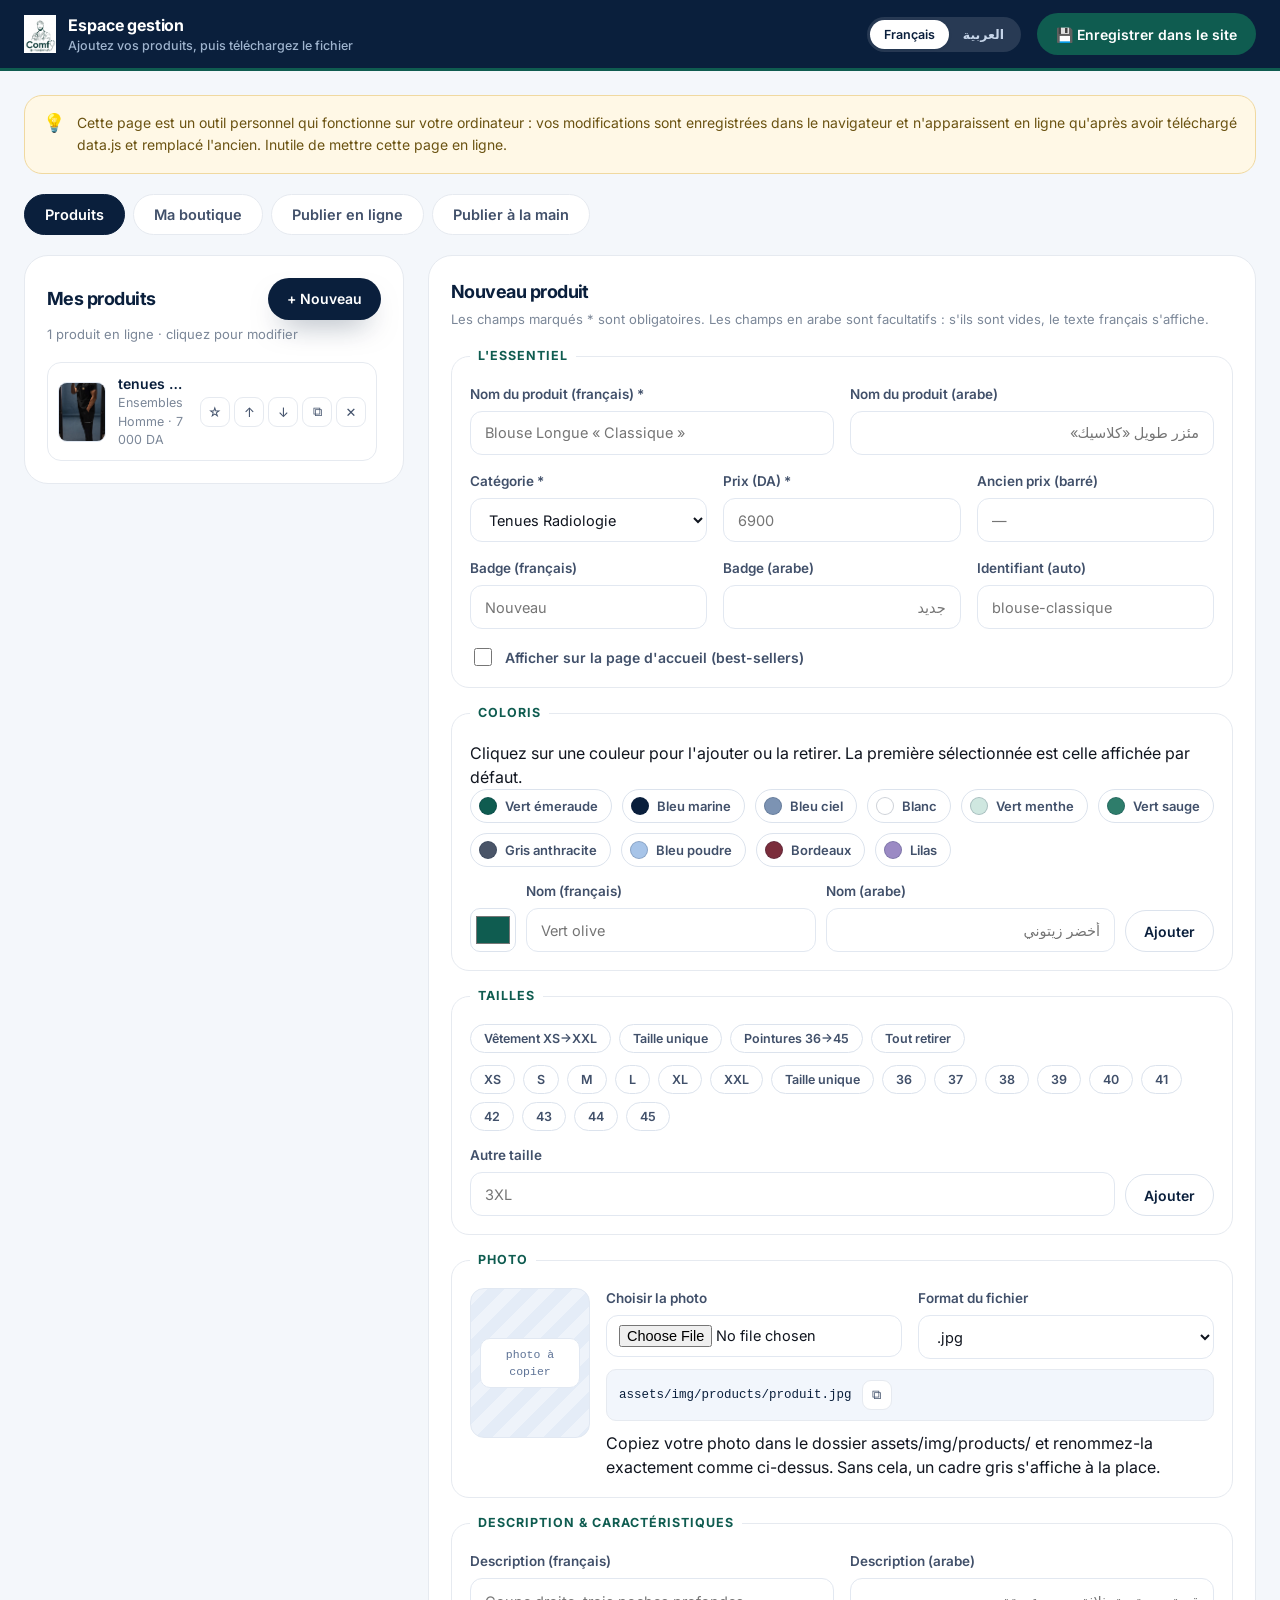
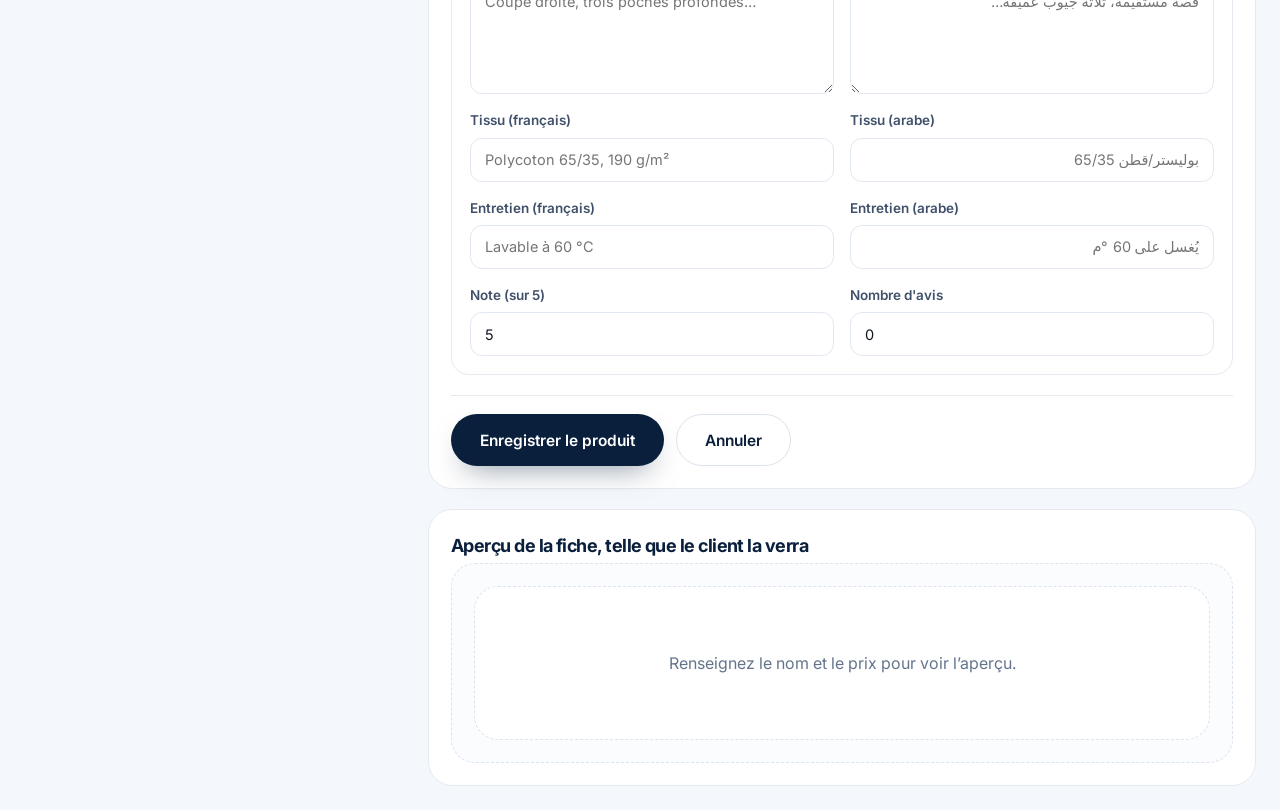
==== commit f2750ad9: "Publication en ligne depuis un telephone Ajoute assets/js/gh.js : ecrit data.js et les photos dans l" ====
--- a/admin.html
+++ b/admin.html
@@ -39,7 +39,8 @@
   <div class="tabs">
     <button class="tab is-active" type="button" data-tab="produits" data-ar="المنتجات">Produits</button>
     <button class="tab" type="button" data-tab="boutique" data-ar="معلومات المتجر">Ma boutique</button>
-    <button class="tab" type="button" data-tab="publier" data-ar="النشر">Publier</button>
+    <button class="tab" type="button" data-tab="enligne" data-ar="النشر من الهاتف">Publier en ligne</button>
+    <button class="tab" type="button" data-tab="publier" data-ar="النشر يدوياً">Publier à la main</button>
   </div>
 
   <!-- ============ ONGLET PRODUITS ============ -->
@@ -166,6 +167,7 @@
                       </select>
                     </label>
                   </div>
+                  <div class="hint" id="photoInfo" style="margin:6px 0 0; color:var(--accent); font-weight:600;"></div>
                   <div class="filename">
                     <span id="photoPath">assets/img/products/…</span>
                     <button class="icon-btn" type="button" id="copyPath" title="Copier">⧉</button>
@@ -283,6 +285,52 @@
           <button class="btn btn-primary" type="submit" data-ar="حفظ المعلومات">Enregistrer</button>
         </div>
       </form>
+    </div>
+  </section>
+
+  <!-- ============ ONGLET PUBLIER EN LIGNE ============ -->
+  <section class="panel" id="panel-enligne">
+    <div class="card" style="max-width:820px;">
+      <h2 data-ar="النشر مباشرة من هذا الجهاز">Publier directement depuis cet appareil</h2>
+      <div class="hint" data-ar="يعمل من الهاتف. يُحفظ الرمز في هذا المتصفح فقط ولا يُرسل إلا إلى GitHub. بعد النشر يتحدّث الموقع وحده خلال دقيقة أو دقيقتين.">Fonctionne depuis un téléphone. Le jeton reste dans ce navigateur et n'est envoyé qu'à GitHub. Après publication, le site se met à jour tout seul en une à deux minutes.</div>
+
+      <div class="notice" id="ghState" style="margin:18px 0;"></div>
+
+      <form id="ghForm" class="form-rows">
+        <div class="row-3">
+          <label class="form-label">
+            <span data-ar="اسم الحساب">Compte GitHub</span>
+            <input class="field" type="text" name="owner" placeholder="sidou907" autocomplete="off">
+          </label>
+          <label class="form-label">
+            <span data-ar="اسم المستودع">Dépôt</span>
+            <input class="field" type="text" name="repo" placeholder="comfy-uniforms" autocomplete="off">
+          </label>
+          <label class="form-label">
+            <span data-ar="الفرع">Branche</span>
+            <input class="field" type="text" name="branch" placeholder="main" autocomplete="off">
+          </label>
+        </div>
+        <label class="form-label">
+          <span data-ar="رمز الوصول (Personal access token)">Jeton d'accès (Personal access token)</span>
+          <input class="field" type="password" name="token" placeholder="github_pat_…" autocomplete="off" spellcheck="false">
+        </label>
+        <div class="form-actions">
+          <button class="btn btn-primary btn-sm" type="submit" data-ar="حفظ الإعدادات">Enregistrer les réglages</button>
+          <button class="btn btn-ghost btn-sm" type="button" id="btnGhTest" data-ar="اختبار الاتصال">Tester la connexion</button>
+          <button class="btn btn-ghost btn-sm" type="button" id="btnGhForget" data-ar="حذف الرمز">Oublier le jeton</button>
+        </div>
+      </form>
+
+      <div class="form-actions" style="margin-top:24px;">
+        <button class="btn btn-accent btn-block" type="button" id="btnPublish" disabled data-ar="🚀 انشر على الموقع الآن">🚀 Publier sur le site maintenant</button>
+      </div>
+      <div class="hint" id="ghProgress" style="text-align:center; margin-top:12px; color:var(--accent); font-weight:600;"></div>
+
+      <details class="faq-item" style="margin-top:26px;">
+        <summary><span data-ar="كيف أحصل على الرمز؟ (مرة واحدة)">Comment obtenir le jeton ? (une seule fois)</span><span class="chev">+</span></summary>
+        <ol class="steps" style="margin-top:16px;" id="tokenSteps"></ol>
+      </details>
     </div>
   </section>
 
@@ -327,6 +375,7 @@
 <script src="assets/js/cart.js"></script>
 <script src="assets/js/app.js"></script>
 <script src="assets/js/ui.js"></script>
+<script src="assets/js/gh.js"></script>
 <script src="assets/js/admin.js"></script>
 </body>
 </html>
